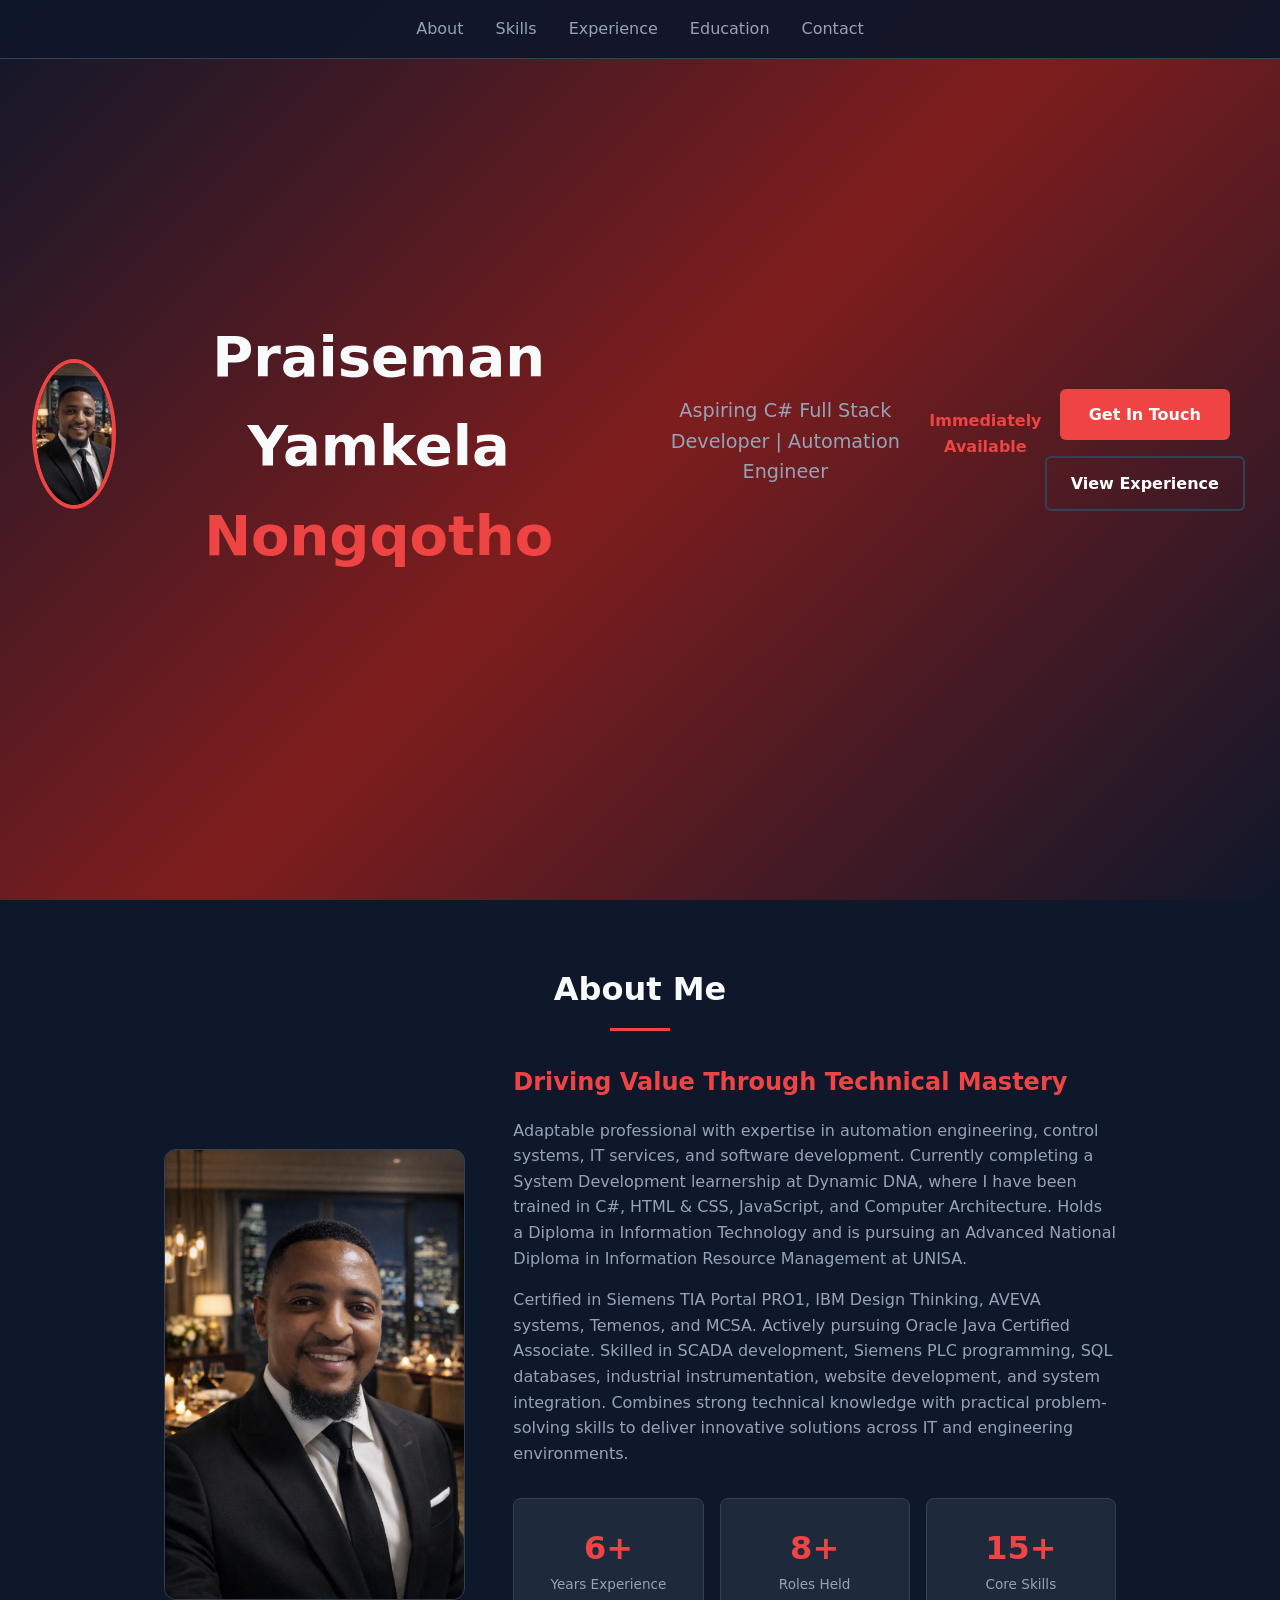
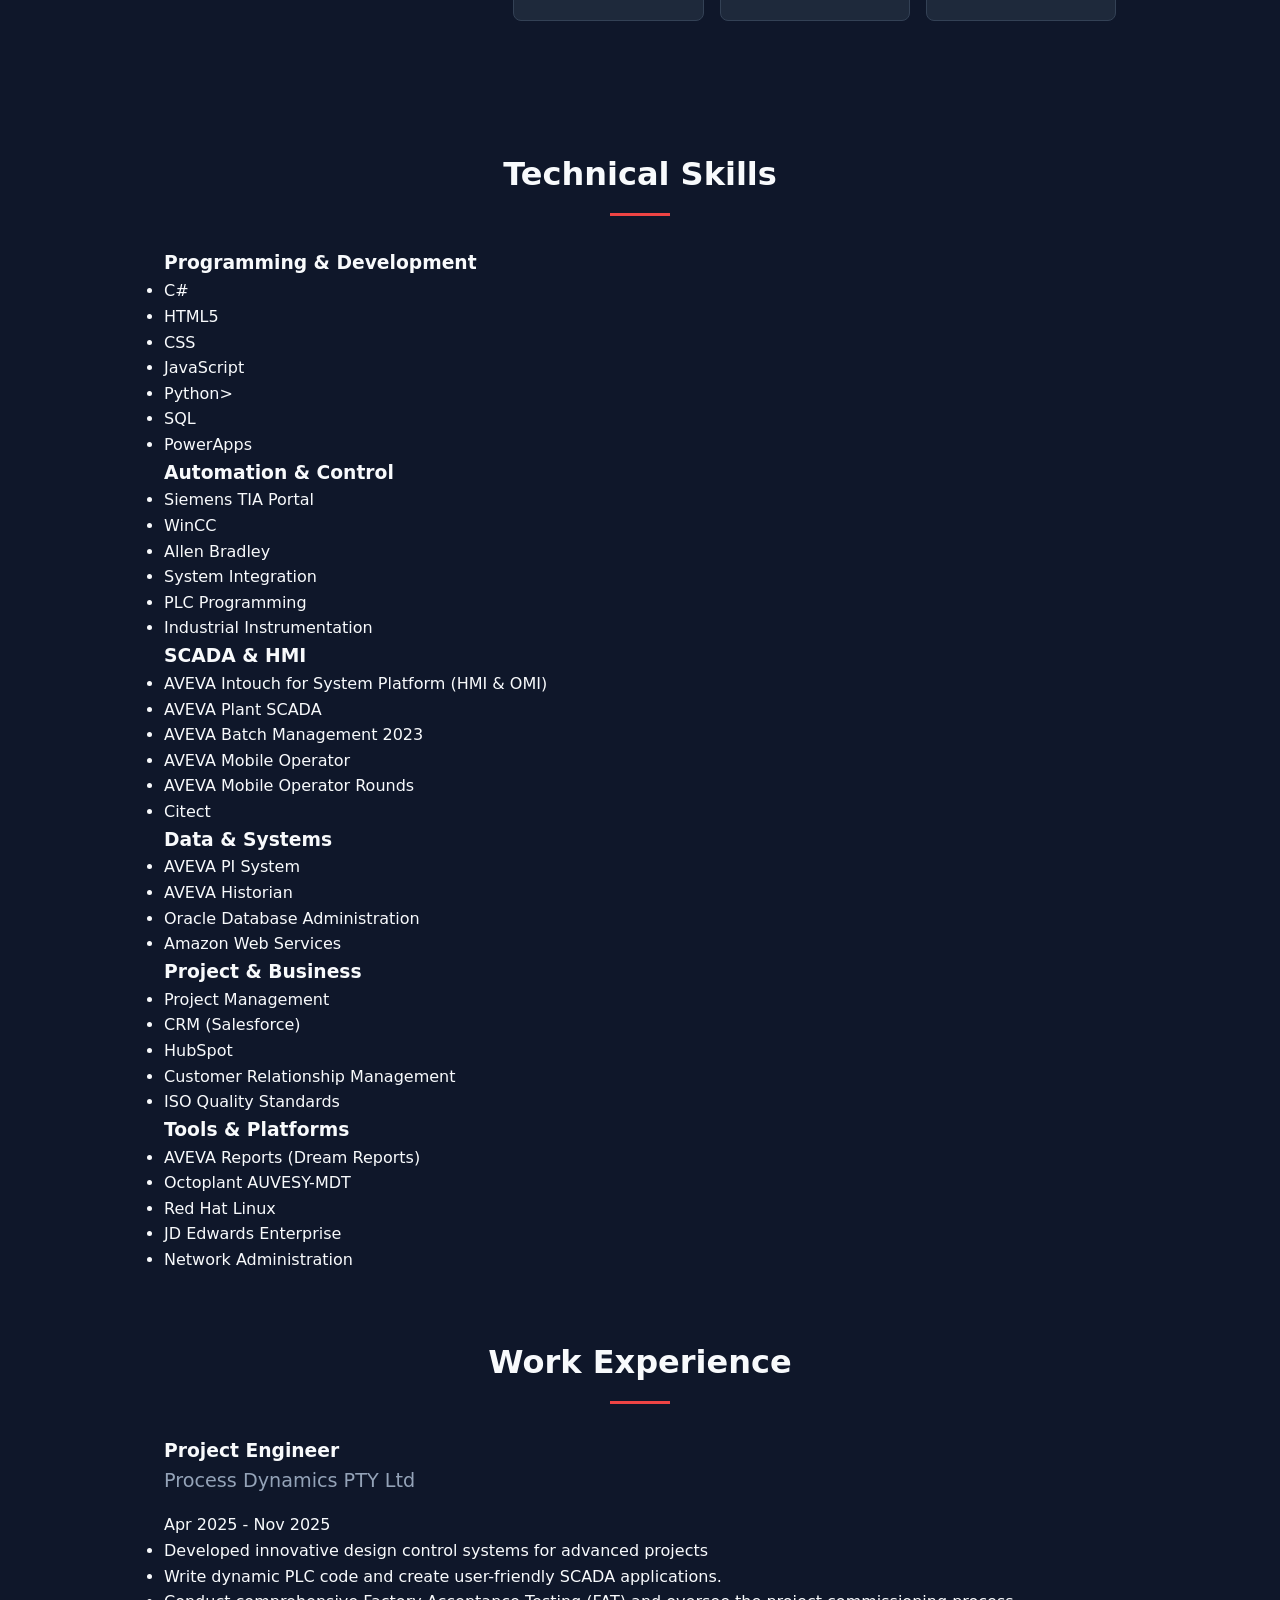
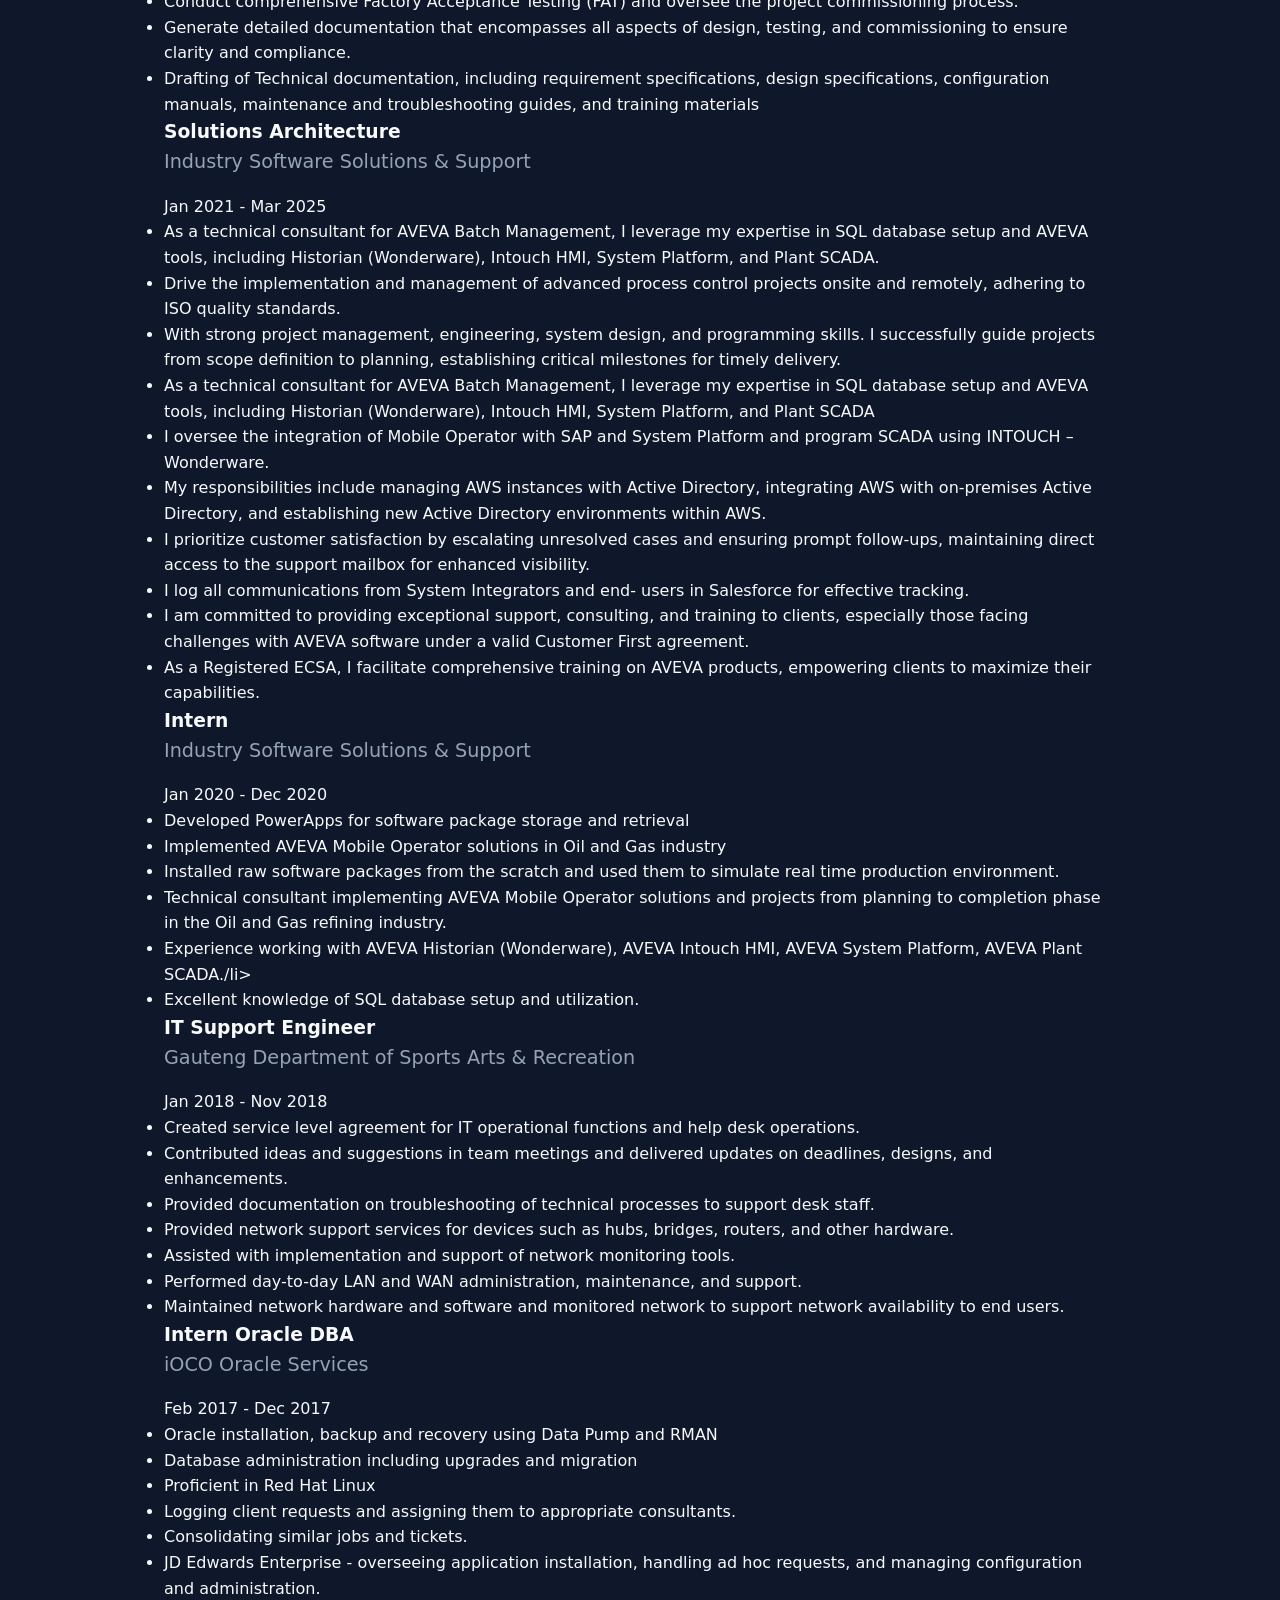
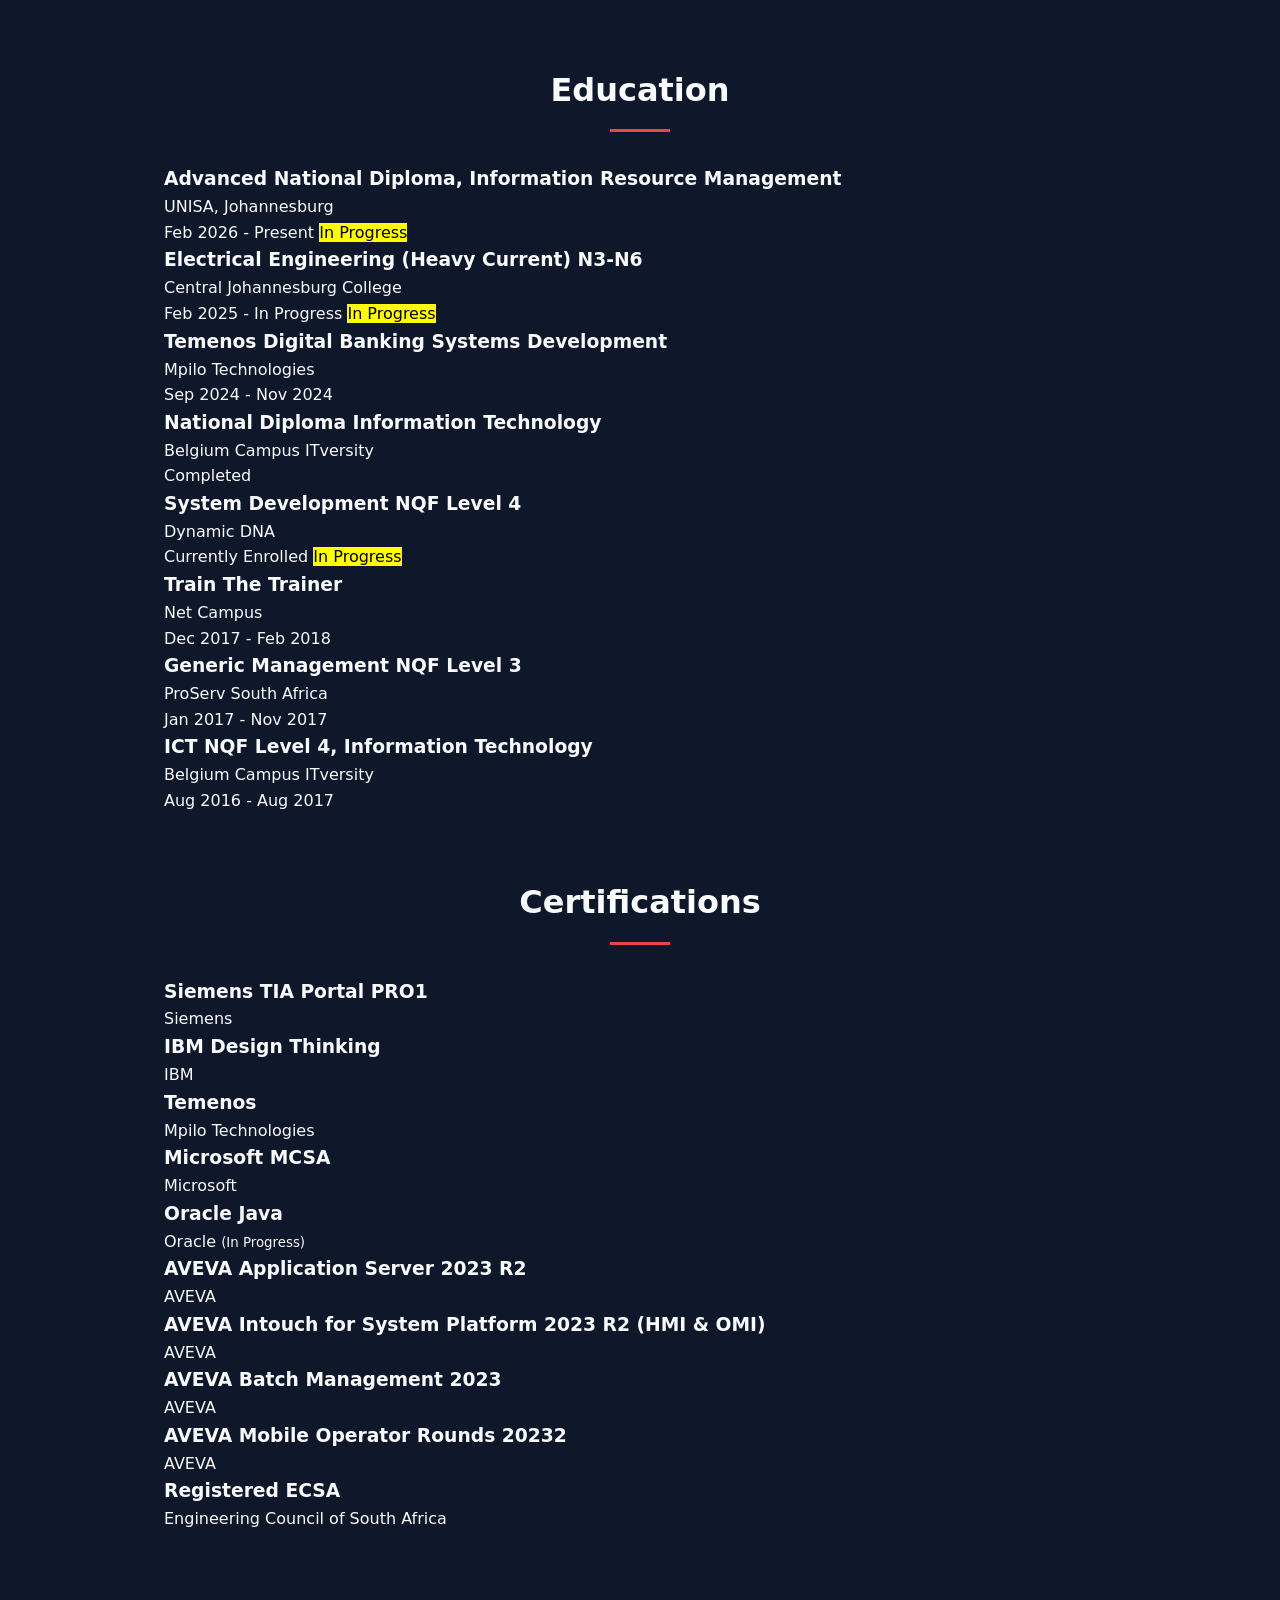
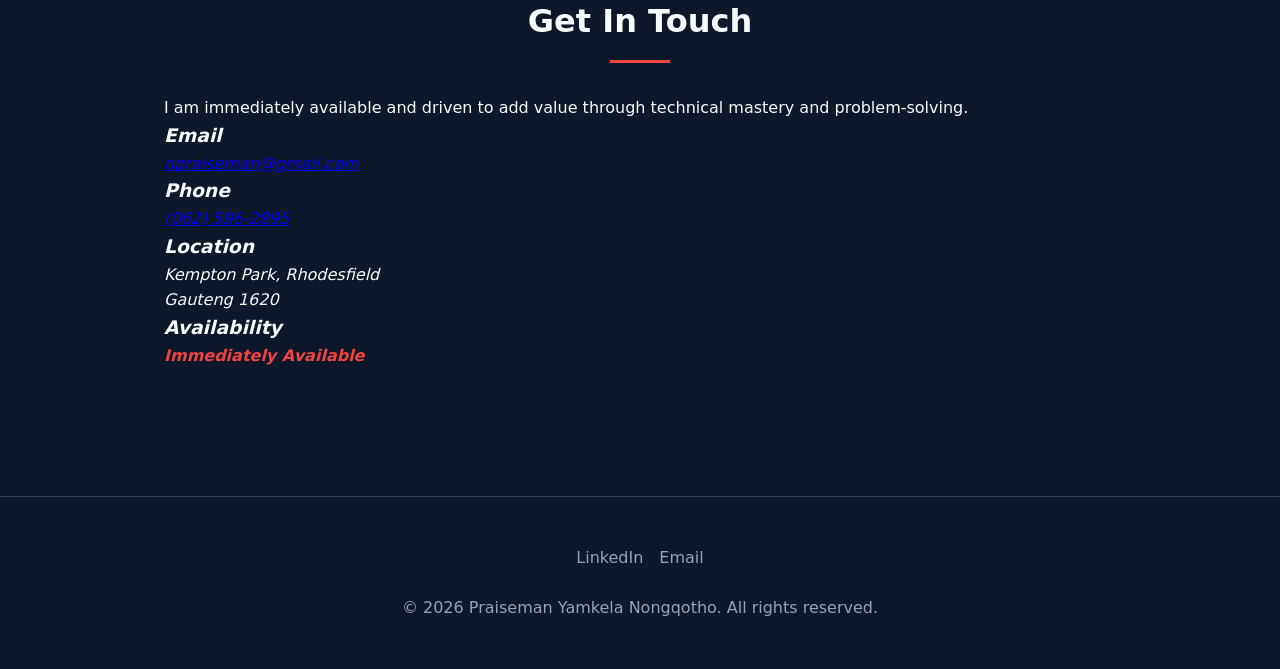
==== index.html @ e42cdc25 "Add files via upload" ====
<!DOCTYPE html>
<html lang="en">
<head>
    <meta charset="UTF-8">
    <meta name="viewport" content="width=device-width, initial-scale=1.0">
    <title>Praiseman Yamkela Nongqotho | C# Full Stack Developer</title>
    <style>
        * {
            margin: 0;
            padding: 0;
            box-sizing: border-box;
        }

        body {
            font-family: system-ui, -apple-system, sans-serif;
            background: #0f172a;
            color: #f8fafc;
            line-height: 1.6;
        }

        /* Navigation */
        nav {
            position: fixed;
            top: 0;
            width: 100%;
            background: rgba(15, 23, 42, 0.95);
            border-bottom: 1px solid #334155;
            z-index: 1000;
        }

        nav ul {
            list-style: none;
            display: flex;
            justify-content: center;
            gap: 2rem;
            padding: 1rem;
        }

        nav a {
            color: #94a3b8;
            text-decoration: none;
            font-weight: 500;
        }

        nav a:hover {
            color: #ef4444;
        }

        /* Hero */
        header[role="banner"] {
            min-height: 100vh;
            display: flex;
            align-items: center;
            justify-content: center;
            background: linear-gradient(135deg, #0f172a 0%, #7f1d1d 50%, #0f172a 100%);
            text-align: center;
            padding: 2rem;
        }

        header figure {
            width: 150px;
            height: 150px;
            margin: 0 auto 2rem;
            border-radius: 50%;
            overflow: hidden;
            border: 4px solid #ef4444;
            display: flex;
            align-items: center;
            justify-content: center;
            position: relative;
        }

        header figure img {
            width: 100%;
            height: 100%;
            object-fit: cover;
            object-position: center 20%;
            display: block;
            position: absolute;
            top: 0;
            left: 0;
        }

        header h1 {
            font-size: clamp(2rem, 5vw, 3.5rem);
            margin-bottom: 0.5rem;
        }

        header h1 strong {
            color: #ef4444;
        }

        header p {
            color: #94a3b8;
            font-size: 1.2rem;
            margin-bottom: 1rem;
        }

        header address {
            color: #ef4444;
            font-style: normal;
            font-weight: 600;
            margin-bottom: 2rem;
        }

        header menu {
            list-style: none;
            display: flex;
            gap: 1rem;
            justify-content: center;
            flex-wrap: wrap;
            padding: 0;
        }

        header menu li {
            display: inline-block;
        }

        header menu a {
            display: inline-block;
            padding: 0.8rem 1.5rem;
            background: #ef4444;
            color: white;
            text-decoration: none;
            border-radius: 6px;
            font-weight: 600;
            white-space: nowrap;
            min-width: 170px;
            text-align: center;
        }

        header menu a[href^="#"] {
            background: transparent;
            border: 2px solid #334155;
        }

        /* Sections */
        main {
            max-width: 1000px;
            margin: 0 auto;
            padding: 4rem 1.5rem;
        }

        section {
            margin-bottom: 4rem;
        }

        section h2 {
            font-size: 2rem;
            margin-bottom: 2rem;
            text-align: center;
            position: relative;
            padding-bottom: 1rem;
        }

        section h2::after {
            content: "";
            position: absolute;
            bottom: 0;
            left: 50%;
            transform: translateX(-50%);
            width: 60px;
            height: 3px;
            background: #ef4444;
        }

        /* About */
        article[aria-label="About"] {
            display: grid;
            grid-template-columns: 1fr 2fr;
            gap: 3rem;
            align-items: center;
        }

        article[aria-label="About"] figure {
            background: #1e293b;
            border-radius: 12px;
            overflow: hidden;
            border: 1px solid #334155;
        }

        article[aria-label="About"] figure img {
            width: 100%;
            height: 100%;
            object-fit: cover;
            object-position: center top;
            display: block;
        }

        article[aria-label="About"] h3 {
            color: #ef4444;
            font-size: 1.5rem;
            margin-bottom: 1rem;
        }

        article[aria-label="About"] p {
            color: #94a3b8;
            margin-bottom: 1rem;
        }

        /* Stats */
        aside[aria-label="Statistics"] {
            display: grid;
            grid-template-columns: repeat(3, 1fr);
            gap: 1rem;
            margin-top: 2rem;
        }

        aside[aria-label="Statistics"] figure {
            background: #1e293b;
            padding: 1.5rem;
            border-radius: 8px;
            text-align: center;
            border: 1px solid #334155;
        }

        aside[aria-label="Statistics"] figure strong {
            display: block;
            font-size: 2rem;
            color: #ef4444;
        }

        aside[aria-label="Statistics"] figure figcaption {
            color: #94a3b8;
            font-size: 0.85rem;
        }

        /* Skills */
        section[aria-label="Skills"] article {
            background: #1e293b;
            padding: 1.5rem;
            border-radius: 8px;
            border: 1px solid #334155;
            margin-bottom: 1rem;
        }

        section[aria-label="Skills"] article h3 {
            color: #ef4444;
            margin-bottom: 1rem;
            font-size: 1.1rem;
        }

        section[aria-label="Skills"] article ul {
            list-style: none;
            display: flex;
            flex-wrap: wrap;
            gap: 0.5rem;
        }

        section[aria-label="Skills"] article li {
            padding: 0.3rem 0.8rem;
            background: rgba(239, 68, 68, 0.1);
            border: 1px solid rgba(239, 68, 68, 0.3);
            border-radius: 50px;
            font-size: 0.85rem;
        }

        /* Experience */
        section[aria-label="Experience"] article {
            position: relative;
            padding-left: 2rem;
            padding-bottom: 2rem;
            border-left: 2px solid #334155;
        }

        section[aria-label="Experience"] article::before {
            content: "";
            position: absolute;
            left: -6px;
            top: 0.5rem;
            width: 10px;
            height: 10px;
            background: #ef4444;
            border-radius: 50%;
        }

        section[aria-label="Experience"] article header h3 {
            font-size: 1.2rem;
            margin-bottom: 0.3rem;
        }

        section[aria-label="Experience"] article header p {
            color: #ef4444;
            font-weight: 600;
            margin-bottom: 0.3rem;
        }

        section[aria-label="Experience"] article time {
            color: #94a3b8;
            font-size: 0.85rem;
        }

        section[aria-label="Experience"] article ul {
            list-style: none;
            margin-top: 1rem;
            color: #94a3b8;
        }

        section[aria-label="Experience"] article li {
            padding: 0.3rem 0;
            padding-left: 1rem;
            position: relative;
        }

        section[aria-label="Experience"] article li::before {
            content: "▸";
            position: absolute;
            left: 0;
            color: #ef4444;
        }

        /* Education */
        section[aria-label="Education"] {
            display: grid;
            grid-template-columns: repeat(auto-fit, minmax(280px, 1fr));
            gap: 1rem;
        }

        section[aria-label="Education"] article {
            background: #1e293b;
            padding: 1.5rem;
            border-radius: 8px;
            border-left: 3px solid #ef4444;
        }

        section[aria-label="Education"] article h3 {
            font-size: 1rem;
            margin-bottom: 0.5rem;
        }

        section[aria-label="Education"] article p {
            color: #ef4444;
            font-weight: 600;
            margin-bottom: 0.3rem;
        }

        section[aria-label="Education"] article time {
            color: #94a3b8;
            font-size: 0.85rem;
        }

        section[aria-label="Education"] article mark {
            display: inline-block;
            margin-top: 0.5rem;
            padding: 0.2rem 0.6rem;
            background: rgba(239, 68, 68, 0.15);
            color: #ef4444;
            border-radius: 50px;
            font-size: 0.75rem;
            font-weight: 600;
        }

        /* Certifications */
        section[aria-label="Certifications"] {
            display: grid;
            grid-template-columns: repeat(auto-fit, minmax(200px, 1fr));
            gap: 1rem;
        }

        section[aria-label="Certifications"] article {
            background: #1e293b;
            padding: 1.5rem;
            border-radius: 8px;
            text-align: center;
            border: 1px solid #334155;
        }

        section[aria-label="Certifications"] article h3 {
            font-size: 1rem;
            margin-bottom: 0.5rem;
        }

        section[aria-label="Certifications"] article p {
            color: #94a3b8;
            font-size: 0.9rem;
        }

        /* Contact */
        section[aria-label="Contact"] {
            background: #1e293b;
            padding: 3rem;
            border-radius: 12px;
            text-align: center;
        }

        section[aria-label="Contact"] p {
            color: #94a3b8;
            margin-bottom: 2rem;
        }

        section[aria-label="Contact"] address {
            display: grid;
            grid-template-columns: repeat(auto-fit, minmax(200px, 1fr));
            gap: 1.5rem;
            font-style: normal;
        }

        section[aria-label="Contact"] article {
            background: #0f172a;
            padding: 1.5rem;
            border-radius: 8px;
            border: 1px solid #334155;
        }

        section[aria-label="Contact"] article h3 {
            font-size: 0.9rem;
            margin-bottom: 0.5rem;
        }

        section[aria-label="Contact"] article a,
        section[aria-label="Contact"] article p {
            color: #94a3b8;
            text-decoration: none;
            font-size: 0.9rem;
        }

        section[aria-label="Contact"] article a:hover {
            color: #ef4444;
        }

        /* Footer */
        body > footer {
            text-align: center;
            padding: 3rem;
            border-top: 1px solid #334155;
            color: #94a3b8;
        }

        body > footer menu {
            list-style: none;
            display: flex;
            justify-content: center;
            gap: 1rem;
            margin-bottom: 1.5rem;
        }

        body > footer a {
            color: #94a3b8;
            text-decoration: none;
        }

        body > footer a:hover {
            color: #ef4444;
        }

        /* Responsive */
        @media (max-width: 768px) {
            nav ul {
                flex-direction: column;
                gap: 0.5rem;
                text-align: center;
            }

            article[aria-label="About"] {
                grid-template-columns: 1fr;
            }

            aside[aria-label="Statistics"] {
                grid-template-columns: 1fr;
            }

            section[aria-label="Contact"] {
                padding: 1.5rem;
            }
        }
    </style>
</head>
<body>

    <nav>
        <ul>
            <li><a href="#about">About</a></li>
            <li><a href="#skills">Skills</a></li>
            <li><a href="#experience">Experience</a></li>
            <li><a href="#education">Education</a></li>
            <li><a href="#contact">Contact</a></li>
        </ul>
    </nav>

    <header role="banner">
        <figure>
            <img src="[data-uri]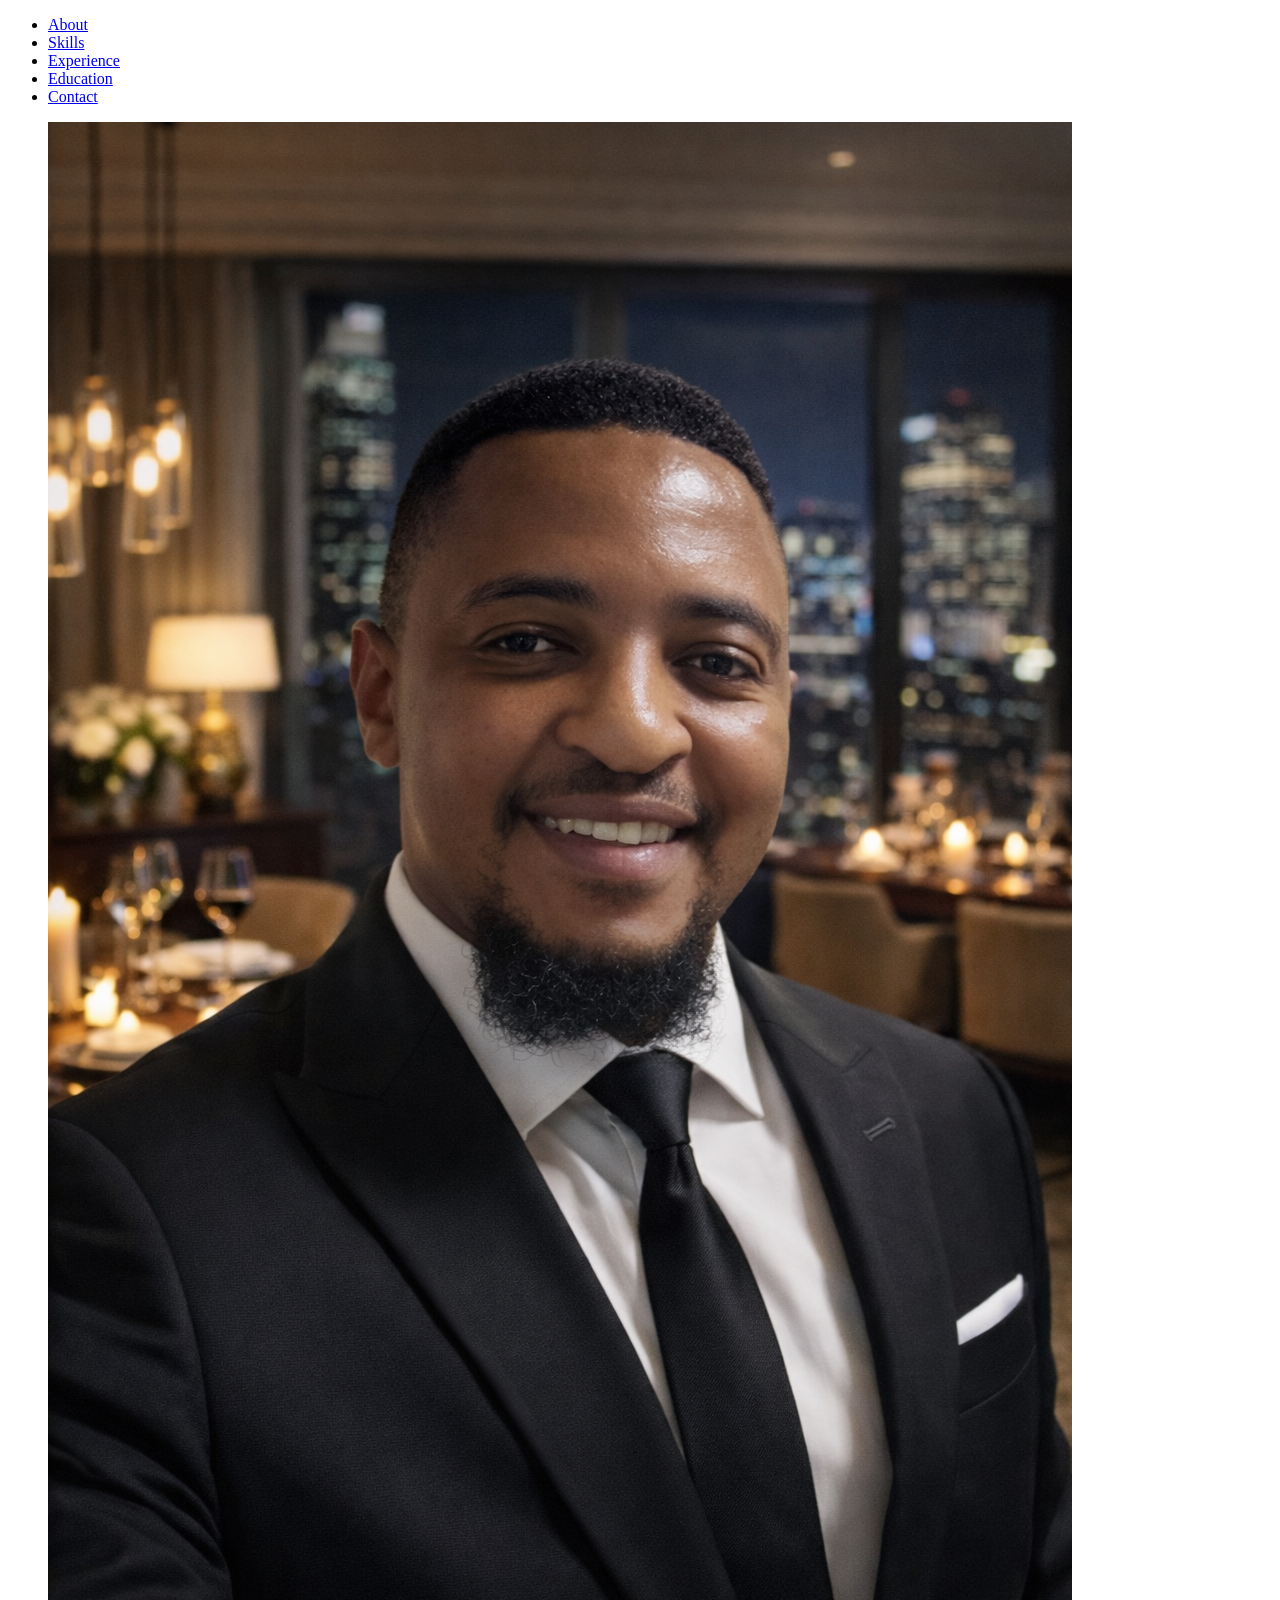
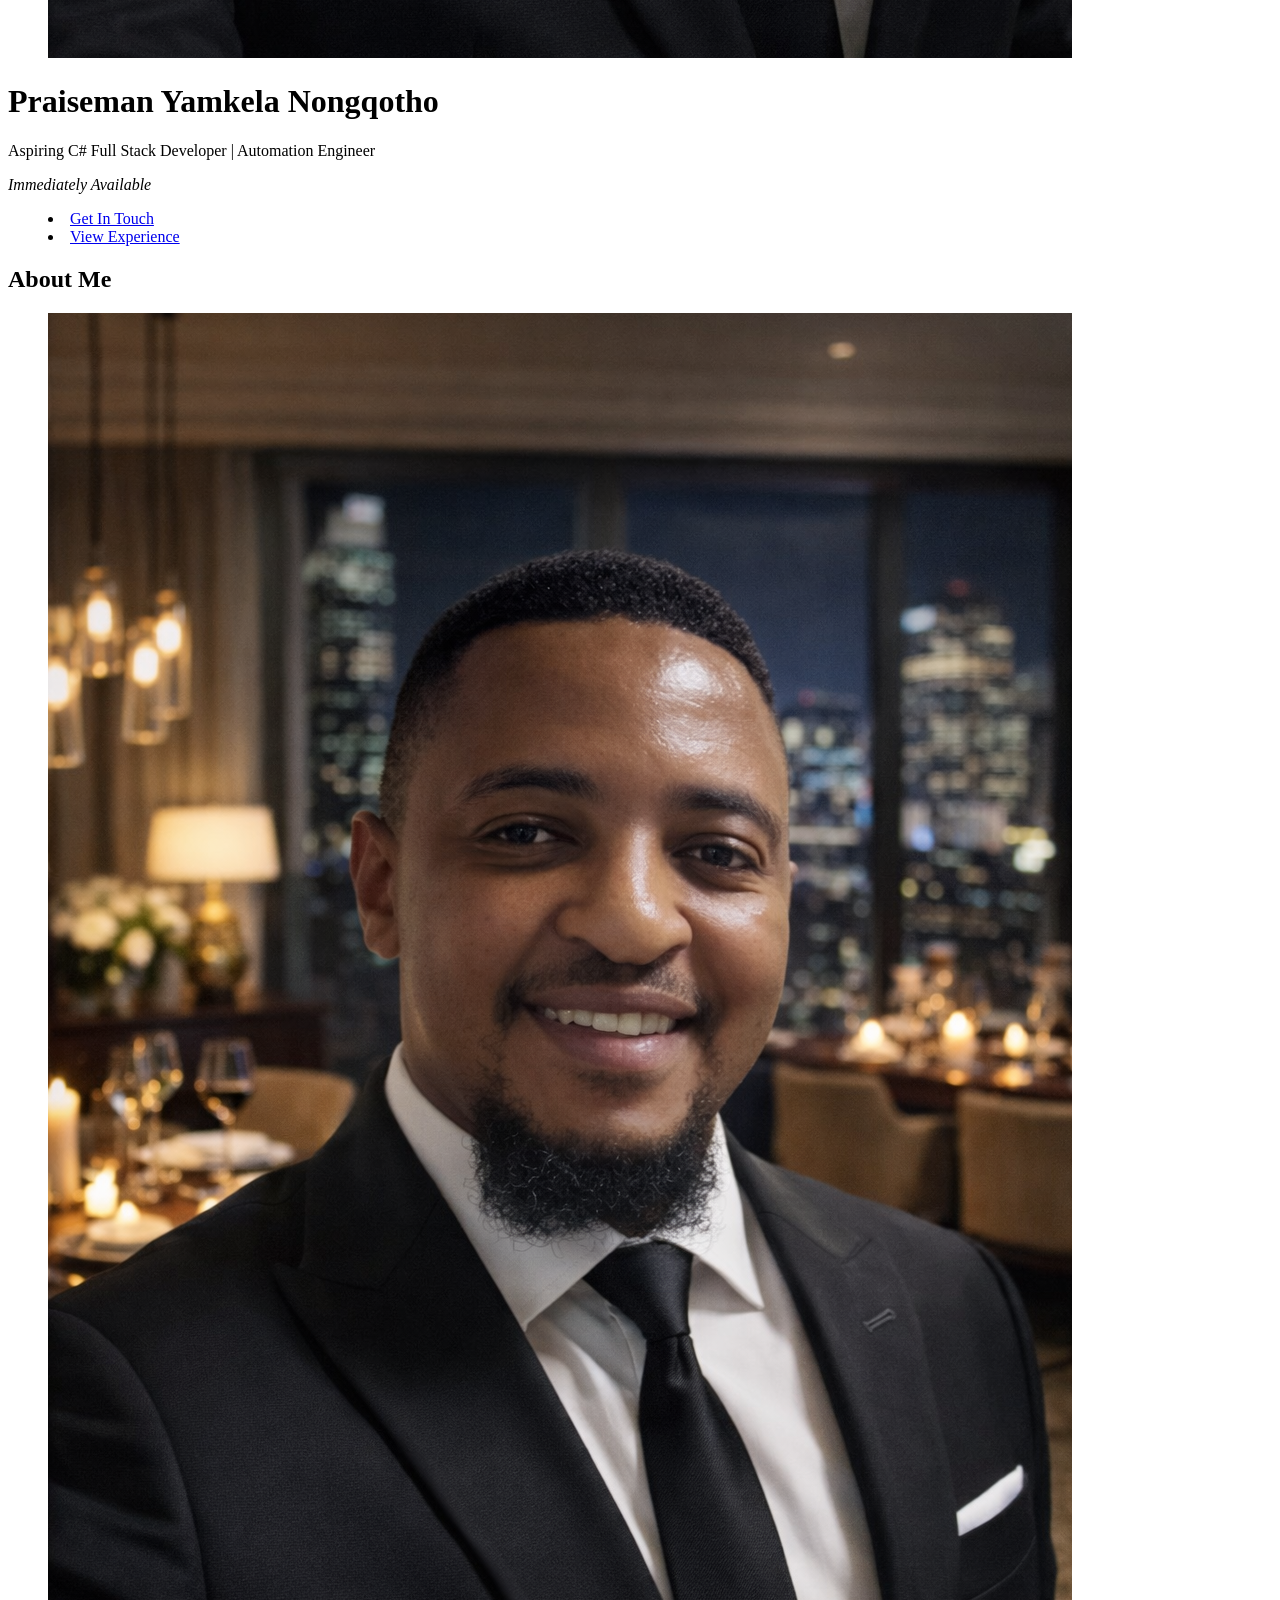
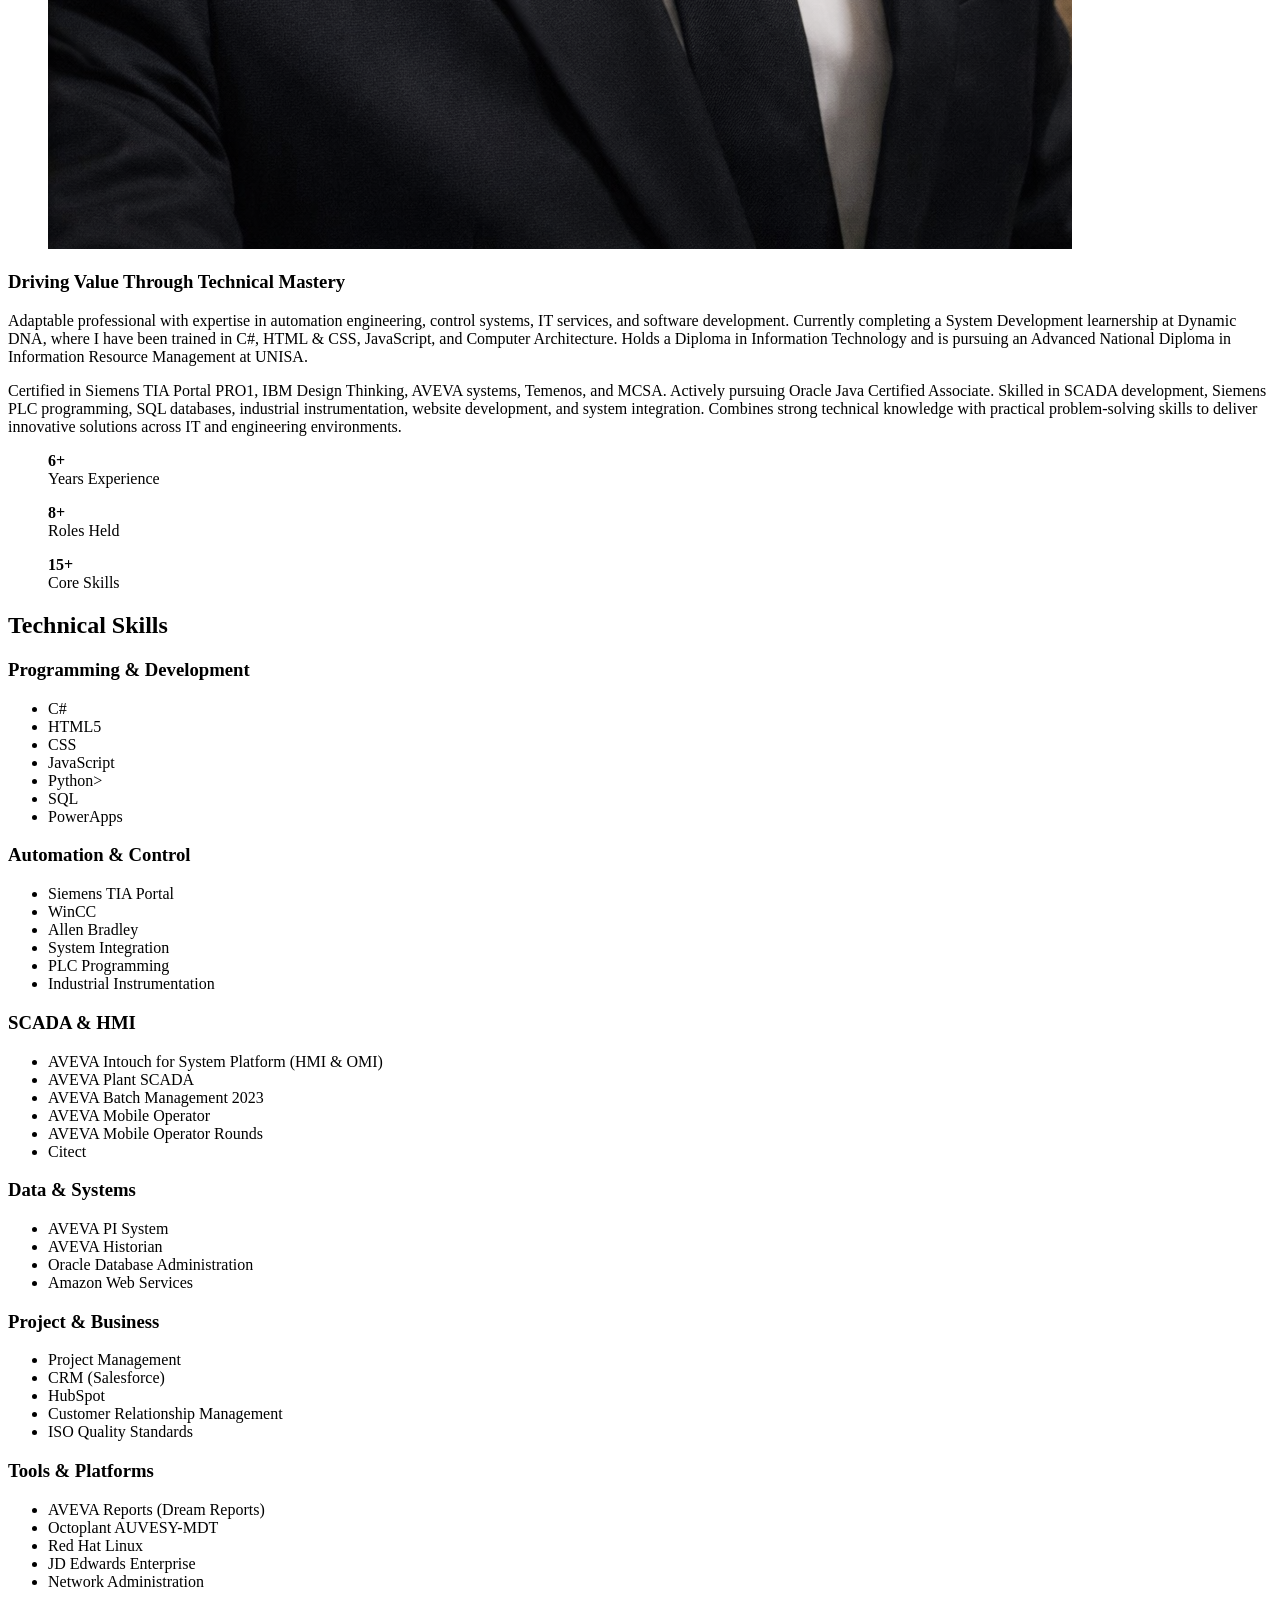
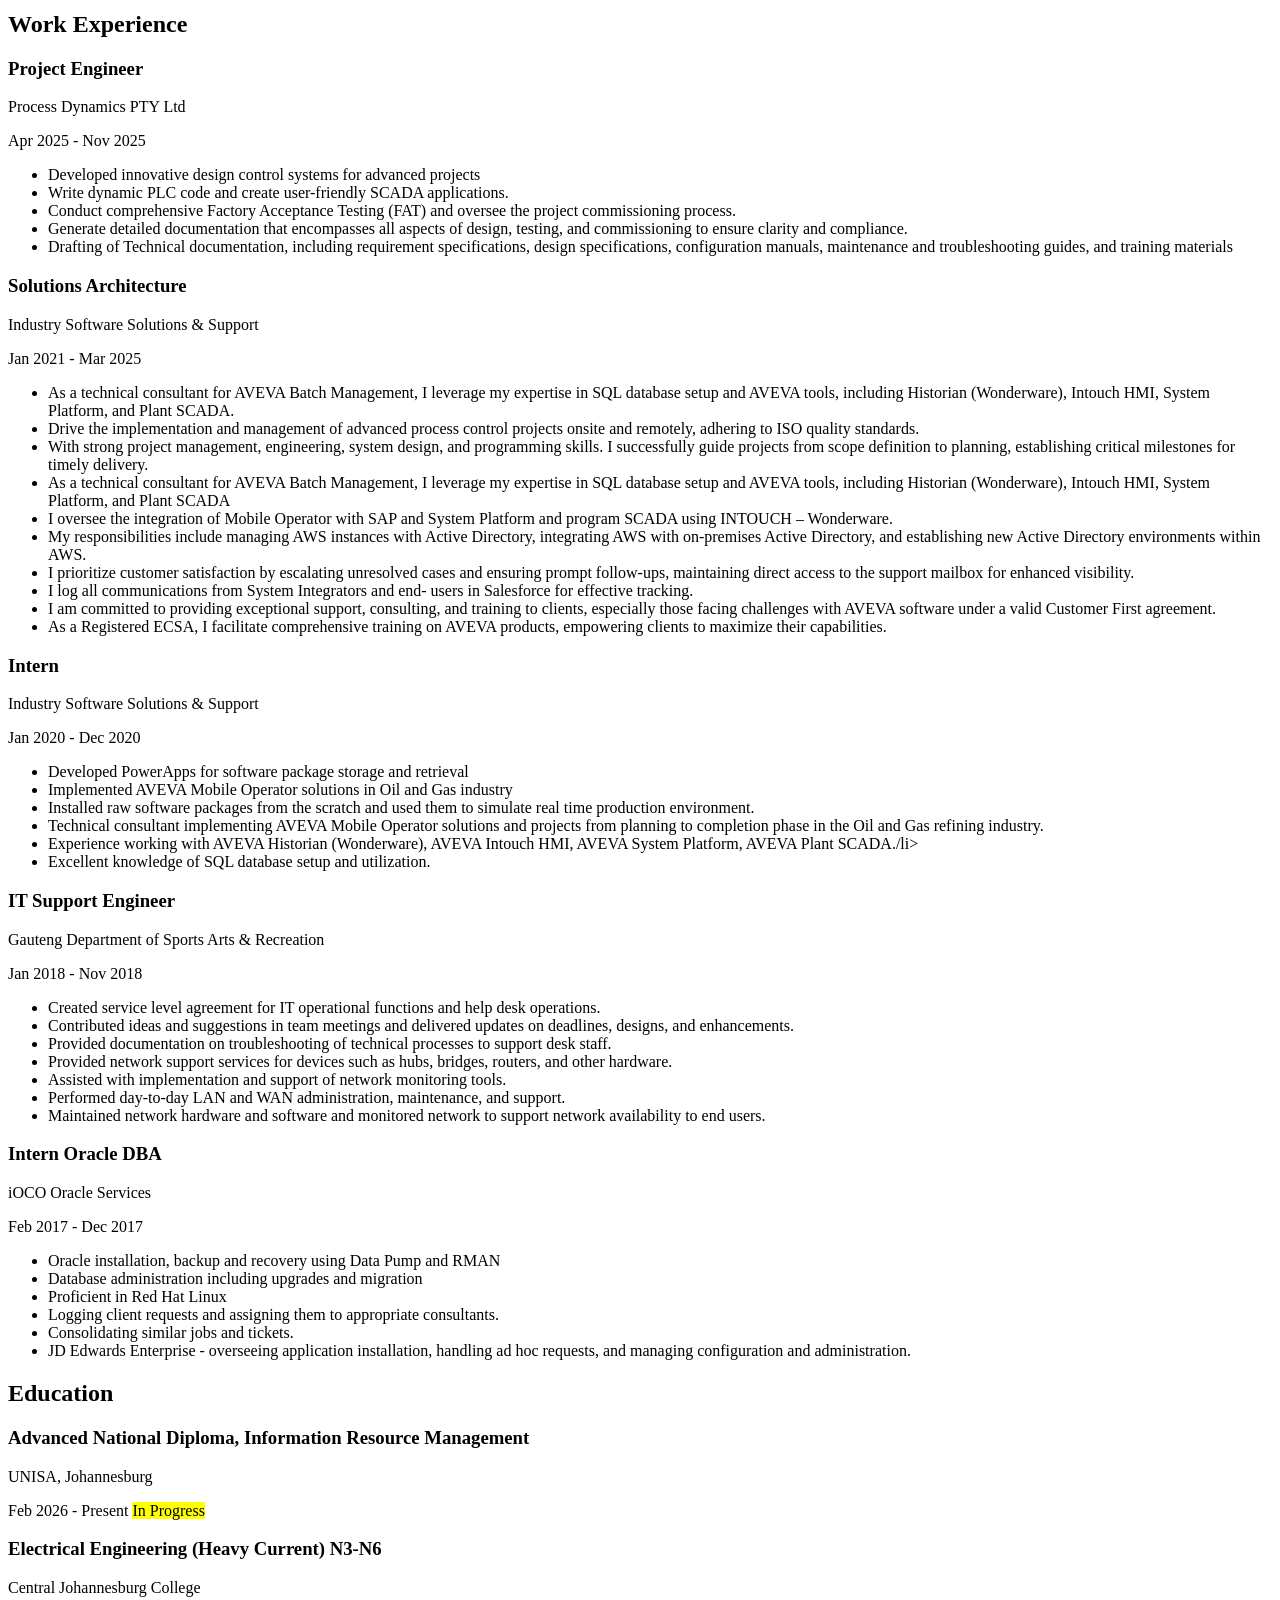
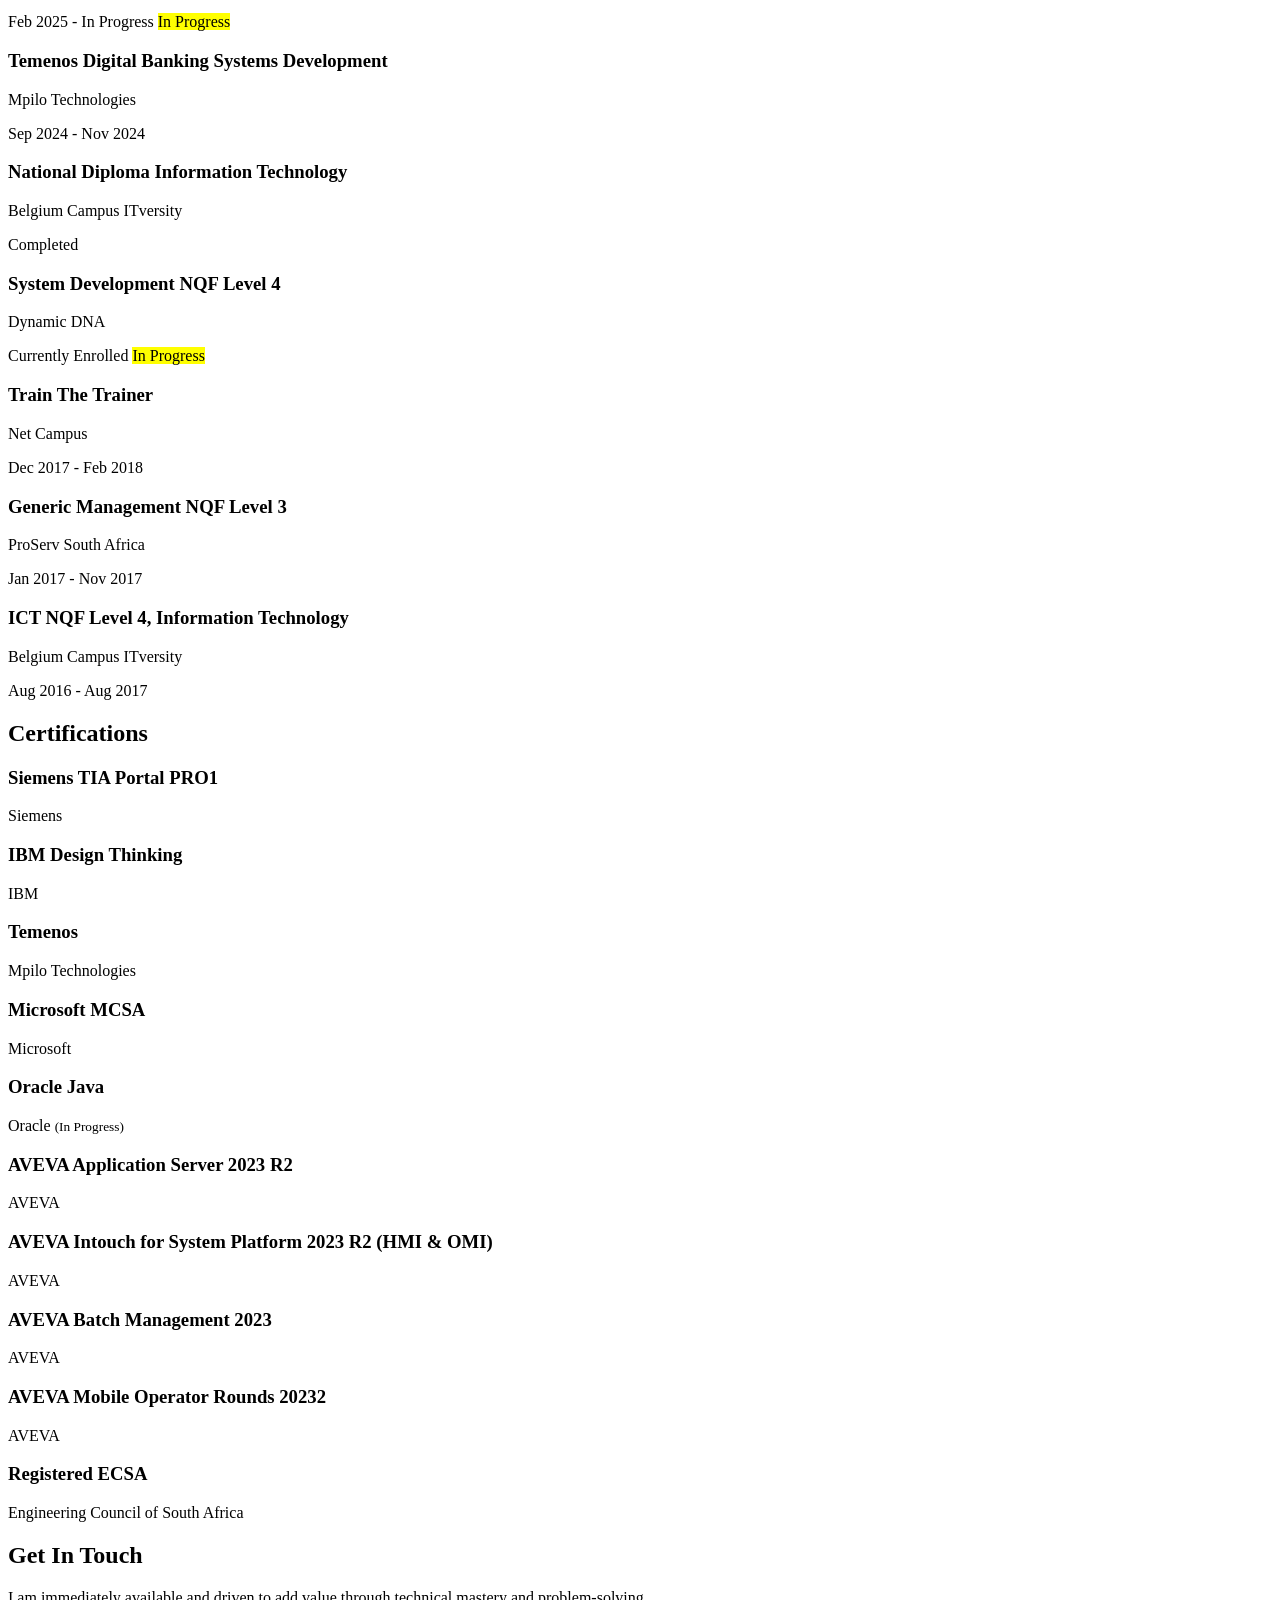
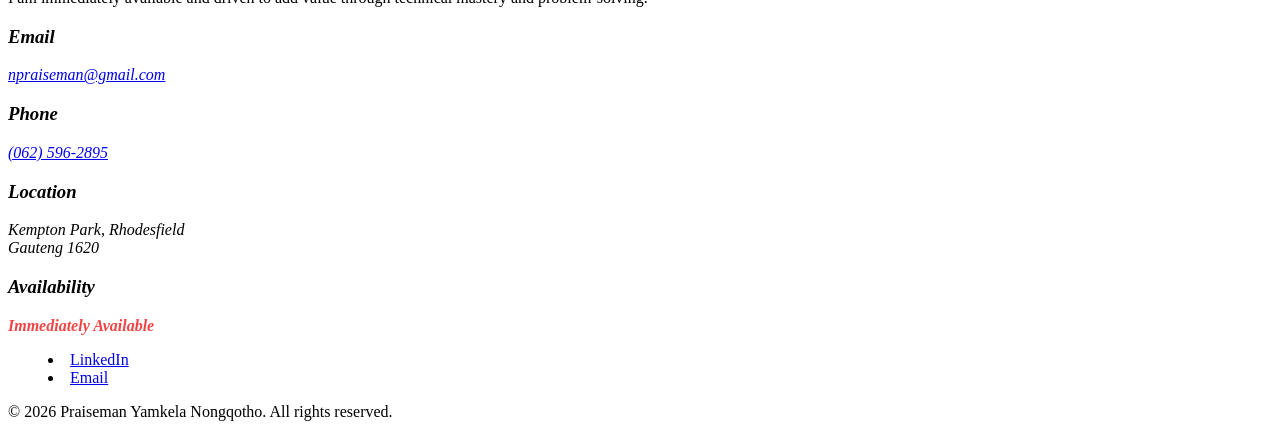
